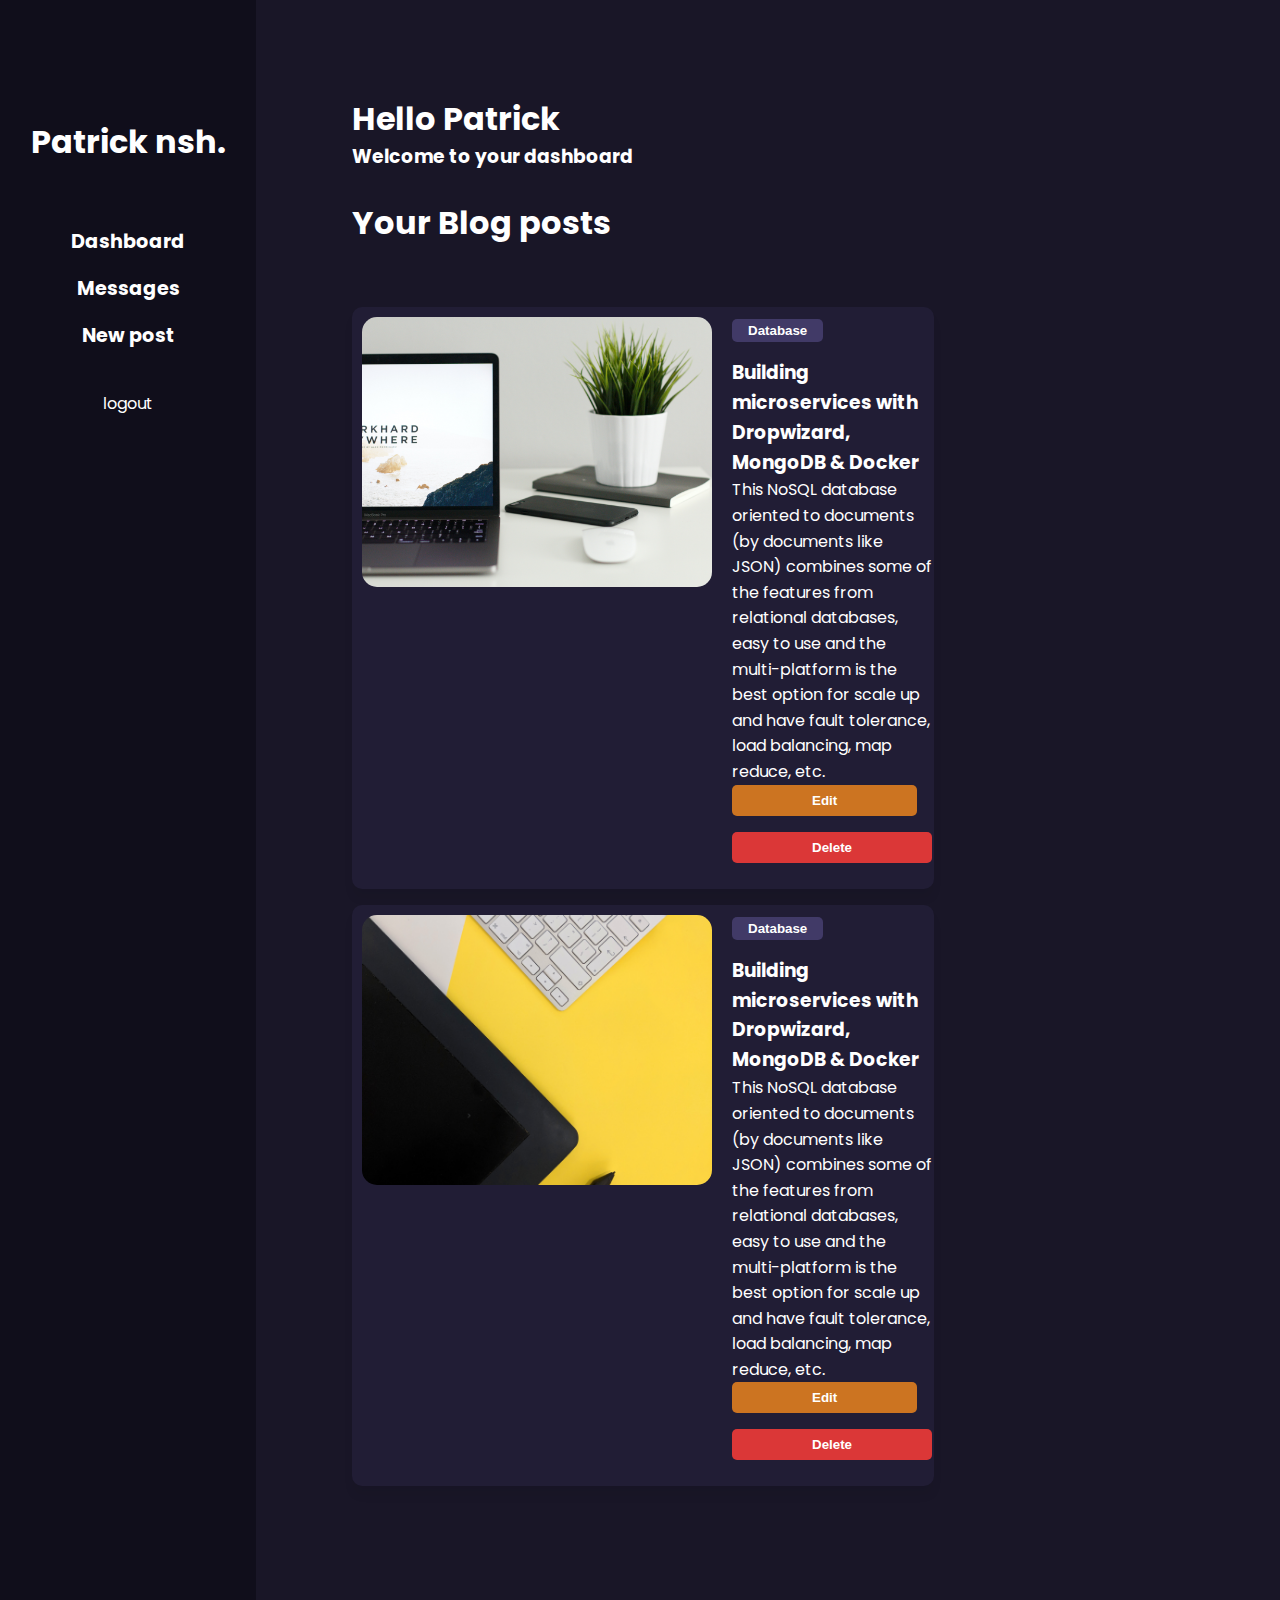
==== assets/Admin dashboard/index.html @ 5cf0f287 "UI" ====
<!DOCTYPE html>
<html lang="en">
<head>
    <meta charset="UTF-8">
    <meta http-equiv="X-UA-Compatible" content="IE=edge">
    <meta name="viewport" content="width=device-width, initial-scale=1.0">
    <link rel="stylesheet" href="assets/css/styles.css">
    <title>Admin dashboard | Patrick</title>
</head>
<body>
    <div class="container">

        <div class="left">
            <div class="left-container">
                <h1 class="logo"><a href="#">Patrick nsh.</a></h1>
                <nav>
                <ul>
                    <li><a href="#">Dashboard</a></li>
                    <li><a href="assets/html/messages.html">Messages</a></li>
                    <li><a href="assets/html/new-post.html">New post</a></li>
                </ul>

                <div class="logout-btn">logout</div>
            </nav>
            </div>
        </div>

        <div class="right">
            <div class="right-container">
                <div class="hello-text">
                        <h1 class="hello-title">Hello Patrick</h1>
                        <h3 class="hello-subtitle">Welcome to your dashboard</h3>
                        <h1 class="blogs-title">Your Blog posts</h1>
                </div>
        
                <div class="blog-card-group">
                        <div class="blog-card">
        
                            <div class="blog-card-banner">
                              <img src="./assets/images/portifolio-pic2.jpg" alt="Building microservices with Dropwizard, MongoDB & Docker"
                                class="blog-banner-img">
                            </div>
              
                            <div class="blog-content-wrapper">
              
                              <button class="btn">Database</button>
              
                              <h3>
                                <a href="#" class="h3">
                                  Building microservices with Dropwizard, MongoDB & Docker
                                </a>
                              </h3>
              
                              <p class="blog-text">
                                This NoSQL database oriented to documents (by documents like JSON) combines some of the features from
                                relational
                                databases, easy to use and the multi-platform is the best option for scale up and have fault
                                tolerance, load balancing,
                                map reduce, etc.
                              </p>
              
                              <div class="wrapper-flex">
              
                                <button class="btn btn-edit">Edit</button>
                                <button class="btn btn-delete">Delete</button>
          
                             </div>
              
                            </div>
              
                          </div>
        
                          <div class="blog-card">
        
                            <div class="blog-card-banner">
                              <img src="./assets/images/portifolio-pic1.jpg" alt="Building microservices with Dropwizard, MongoDB & Docker"
                                width="250" class="blog-banner-img">
                            </div>
              
                            <div class="blog-content-wrapper">
              
                              <button class="btn">Database</button>
              
                              <h3>
                                <a href="#" class="h3">
                                  Building microservices with Dropwizard, MongoDB & Docker
                                </a>
                              </h3>
              
                              <p class="blog-text">
                                This NoSQL database oriented to documents (by documents like JSON) combines some of the features from
                                relational
                                databases, easy to use and the multi-platform is the best option for scale up and have fault
                                tolerance, load balancing,
                                map reduce, etc.
                              </p>
              
                              <div class="wrapper-flex">
              
                                    <button class="btn btn-edit">Edit</button>
                                    <button class="btn btn-delete">Delete</button>
              
                              </div>
              
                            </div>
              
                          </div>
                </div>
        
              </div> 
        </div>
    </div>
</body>
</html>
---- assets/Admin dashboard/assets/css/styles.css ----
@import url('https://fonts.googleapis.com/css2?family=Poppins:wght@400;500;600&display=swap');

* {
    box-sizing: border-box;
    margin: 0;
    padding: 0;
}

body {
    font-family: 'Poppins', 'san-serif';
    color: #fff;
    background-color: #191627;
    line-height: 1.6;
}

h1 {
    margin: 20px 0;
}

ul {
    list-style-type: none;
}

a {
    text-decoration: none;
    color: #fff;
}

a:hover {
    color: #6E57E0;
}


.container {
    display: grid;
    grid-template-columns: 20% 80%;
    height: 100%;
    height: 100vh;
}

.left {
    padding: 6rem 0;
    background-color: #100E1B;
    color: #fff;
    text-align: center;
}

.left-container ul {
    justify-content: space-around;
    padding: 2rem 0;
}

.left-container li {
    padding: .50rem;
    font-weight: bold;
    font-size: 1.2rem;
}

.logout-btn {
    bottom: 0;
}

.right {
    background-color: #191627;
    color: #fff;
}

.right-container {
    padding: 6rem;
}

.right-container h1 {
    line-height: .2;
    /* color: #a8a8ac; */
}

.blogs-title {
    margin: 3rem 0;
}

.right-container .hello-text {
    padding-bottom: 2rem;
}

/* BLOG CARDS */
.blog-card-group { 
    margin-bottom: 3rem;
  }
  
  .blog-card {
    width: 70%;
    display: grid;
    grid-template-columns: 3fr 4fr;
    gap: 20px;
    background: #211D35;
    padding: 10px;
    margin-bottom: 1rem;
    border-radius: 10px;
    box-shadow: 0 10px 10px hsla(0, 0%, 0%, 0.05);
    transition: 0.25s ease;
  }
  
  .blog-card:hover {
    transform: translateY(-2px);
    box-shadow: 0 10px 10px hsla(0, 0%, 0%, 0.1);
  }

  .blog-card-banner {
    width: 350px;
    height: 270px;
    display: block;
    overflow: hidden;
    border-radius: 15px;
  }

  .blog-banner-img {
    width:  100%; 
    height: 100%;
    object-fit: cover;
  }

  .btn {
    background: #413A67;
    border: none;
    color: #fff;
    font-weight: 600;
    padding: 0.25rem 1rem;
    border-radius: 5px;
    margin-bottom: 1rem;
  }
  
  .btn:hover {
    background: inherit;
    border: 1px solid #fff;
    color: #6E57E0;
  }

  .btn-edit, .btn-delete{
      padding: .5rem 5rem;
  }

  .btn-edit {
      background-color: #cc7421;
  }

  .btn-delete {
    background-color: #db3737;
}
  
  .blog-card .h3 {
    line-height: 1.4;
    margin-bottom: 1rem;
  }
  
  .blog-card .h3:hover {
    text-decoration: underline;
    text-decoration-thickness: 2px;
  }

  
.blog .wrapper {
    display:         flex;
    justify-content: space-between;
    align-items:     center;
    flex-wrap:       wrap;
    gap: 15px;
  }


  /* MESSAGE STYLES */
.message-card {
    background: #211D35;
    width: 700px;
    padding: 10px;
    margin: 3rem 8rem;
    border-radius: 10px;
    box-shadow: 0 10px 10px hsla(0, 0%, 0%, 0.05);
    transition: 0.25s ease;
  }

  .messages-heading {
      padding: 2rem 8rem;
      border-bottom: 2px solid #fff;
  }
  
  .message-content {
    margin: 20px;
  }


  /* NEW POST STYLES */
  .contact__form {
    width: 80%;
}

.contact__content {
    width: 800px;
    background-color: #211D35;
    border-radius: .5rem;
    padding: .75rem 1rem .25rem;
    text-align: center;
    margin: 1rem auto;
}

.new-post--heading {
    padding: 2rem 5rem;
    border-bottom: 2px solid #fff;
    margin-bottom: 3rem;
}

.contact__label {
    font-weight: bold;
    color: white;
}

.contact__input {
    width: 100%;
    text-align: center;
    background-color: #211D35;
    color: white;
    border: none;
    outline: none;
    padding: .25rem .5rem .5rem 0;
}

.contact__content button {
    background-color: #6E57E0;
    border: none;
}

.submit__btn {
    background-color: #6E57E0;
    width: 500px;
    border-radius: 2rem;
}

.submit__btn a {
    color: white;
    text-decoration: none;
    border: none;
}

@media (max-width: 698px) {
    .container {
        grid-template-columns: 100%;
    }

    .right {
        text-align: center;
        height: 100vh;
    }

    .left {
        height: 22vh;
        padding: .2rem;
    }

    .left-container {
        display: grid;
        text-align: center;
    }

    .left-container ul {
        display: flex;
        justify-content: space-around;
        padding: 0;
    }

    .left-container li {
        /* padding: 1rem .75rem; */
        font-weight: bold;
    }

    .right-container {
        padding: 0;
    }


    /* NEW POST MEDIA QUERIES */
    .contact__form {
        width: 100%;
    }

    .contact__content {
        width: auto;
        margin: 1rem;
    }


    /* MESSAGES MEDIA QUERIES */
    .message-card {
        width: auto;
        margin: 1rem;
      }

      .messages-heading {
          width: auto;
          font-size: 1rem;
          line-height: 1.4;
      }
}
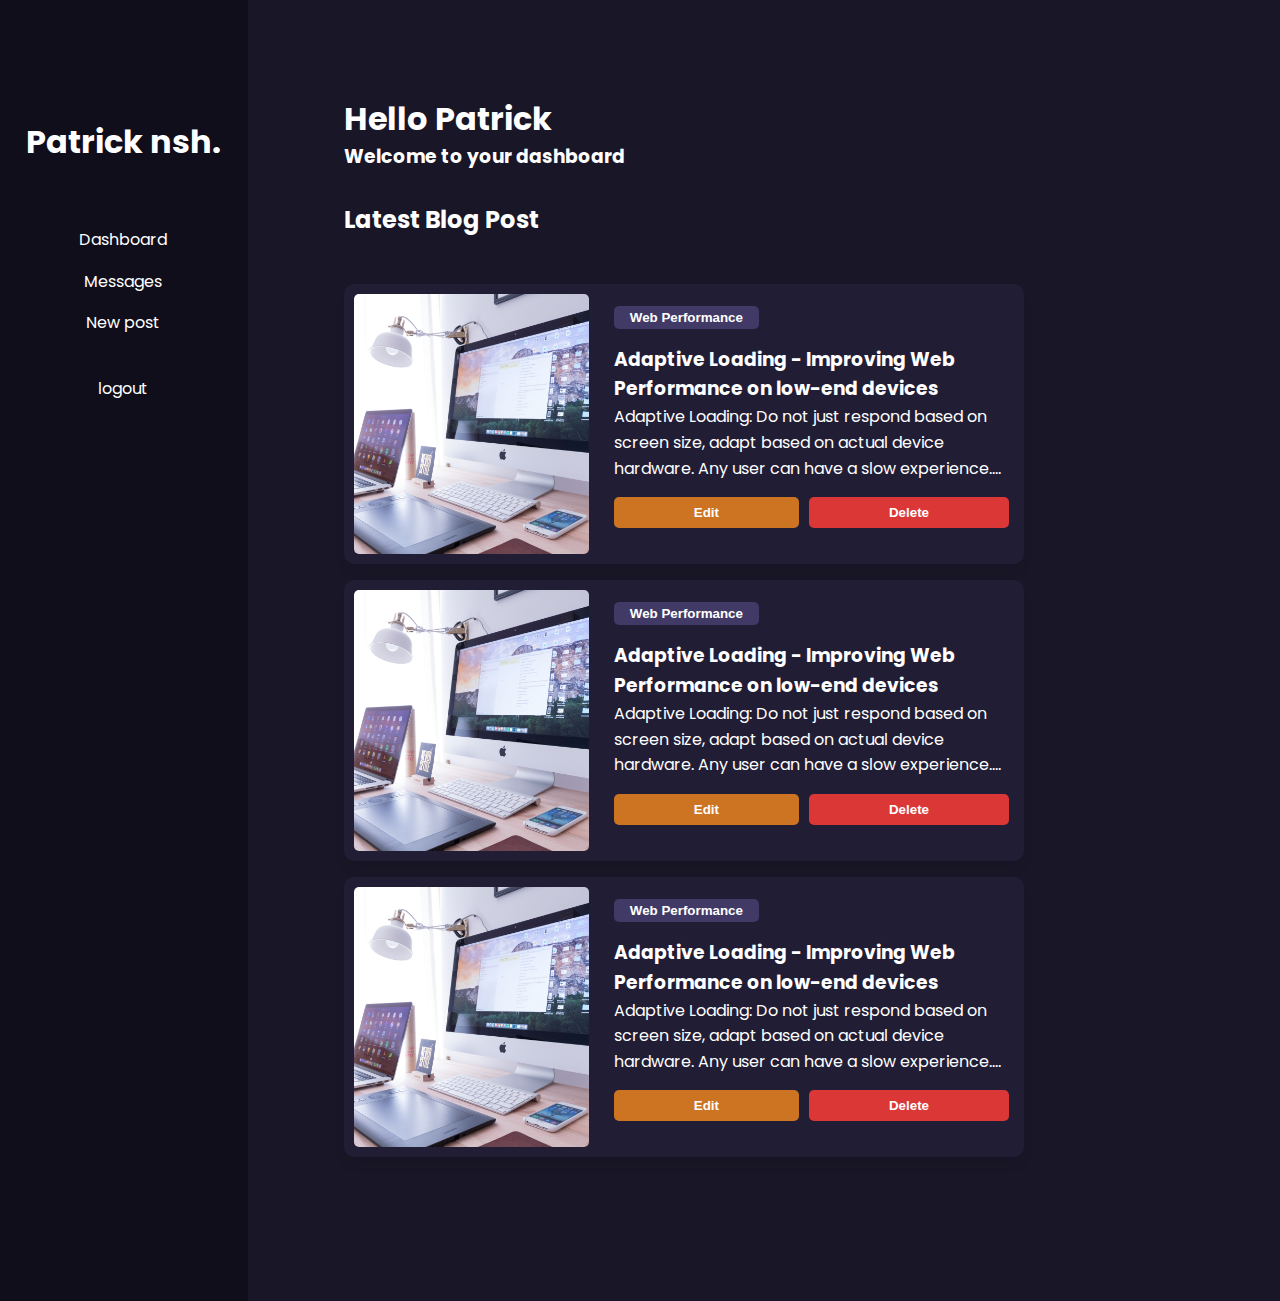
==== commit 268d606a: "add some responsiveness" ====
--- a/assets/Admin dashboard/index.html
+++ b/assets/Admin dashboard/index.html
@@ -10,104 +10,118 @@
 <body>
     <div class="container">
 
-        <div class="left">
-            <div class="left-container">
-                <h1 class="logo"><a href="#">Patrick nsh.</a></h1>
-                <nav>
-                <ul>
-                    <li><a href="#">Dashboard</a></li>
-                    <li><a href="assets/html/messages.html">Messages</a></li>
-                    <li><a href="assets/html/new-post.html">New post</a></li>
-                </ul>
+      <div class="left">
+        <div class="left-container">
+            <h1 class="logo"><a href="#">Patrick nsh.</a></h1>
+            <nav>
+            <ul>
+                <li><a href="#">Dashboard</a></li>
+                <li><a href="assets/html/messages.html">Messages</a></li>
+                <li><a href="assets/html/new-post.html">New post</a></li>
+            </ul>
 
-                <div class="logout-btn">logout</div>
-            </nav>
-            </div>
+            <div class="logout-btn"><a href="../login/login.html">logout</a></div>
+        </nav>
         </div>
+    </div>
 
         <div class="right">
             <div class="right-container">
                 <div class="hello-text">
                         <h1 class="hello-title">Hello Patrick</h1>
                         <h3 class="hello-subtitle">Welcome to your dashboard</h3>
-                        <h1 class="blogs-title">Your Blog posts</h1>
                 </div>
-        
-                <div class="blog-card-group">
-                        <div class="blog-card">
-        
-                            <div class="blog-card-banner">
-                              <img src="./assets/images/portifolio-pic2.jpg" alt="Building microservices with Dropwizard, MongoDB & Docker"
-                                class="blog-banner-img">
-                            </div>
               
-                            <div class="blog-content-wrapper">
+                      <!-- BLOG SECTIon -->
               
-                              <button class="btn">Database</button>
+              <div class="blog">
+                    
+                    <h2 class="h2">Latest Blog Post</h2>
+
+                    <div class="blog-card-group">
+                    
+                      <div class="blog-card">
+                        <div class="blog-card-banner">
+                            <img src="./assets/images/portifolio-pic3.jpg"
+                               alt="Adaptive Loading - Improving Web Performance on low-end devices" width="250"
+                              class="blog-banner-img">
+                        </div>
+                    
+                        <div class="blog-content-wrapper">
+                            <button class="btn">Web Performance</button>
+                            <h3><a href="" class="h3">Adaptive Loading - Improving Web Performance on low-end devices</a></h3>
+                            <p class="blog-text">
+                              Adaptive Loading: Do not just respond based on screen size, adapt based on actual device hardware.
+                              Any user can have a slow experience. In a world with widely varying device capabilities, a "one-size
+                              experience may not always work. Sites that delight users on high-end devices can be unusable on
+                              low-end ones, particularly on median mobile and desktop hardware and in emerging markets.
+                            </p>
+                    
+                          <div class="wrapper-flex">
+                               <button class="btn btn-edit">Edit</button>
+                               <button class="btn btn-delete">Delete</button>
+                           </div>
+                    
+                         </div>
+                    
+                       </div>
+
+                       <div class="blog-card">
+                        <div class="blog-card-banner">
+                            <img src="./assets/images/portifolio-pic3.jpg"
+                               alt="Adaptive Loading - Improving Web Performance on low-end devices" width="250"
+                              class="blog-banner-img">
+                        </div>
+                    
+                        <div class="blog-content-wrapper">
+                            <button class="btn">Web Performance</button>
+                            <h3><a href="" class="h3">Adaptive Loading - Improving Web Performance on low-end devices</a></h3>
+                            <p class="blog-text">
+                              Adaptive Loading: Do not just respond based on screen size, adapt based on actual device hardware.
+                              Any user can have a slow experience. In a world with widely varying device capabilities, a "one-size
+                              experience may not always work. Sites that delight users on high-end devices can be unusable on
+                              low-end ones, particularly on median mobile and desktop hardware and in emerging markets.
+                            </p>
+                    
+                          <div class="wrapper-flex">
+                               <button class="btn btn-edit">Edit</button>
+                               <button class="btn btn-delete">Delete</button>
+                           </div>
+                    
+                         </div>
+                    
+                       </div>
+
+                       <div class="blog-card">
+                        <div class="blog-card-banner">
+                            <img src="./assets/images/portifolio-pic3.jpg"
+                               alt="Adaptive Loading - Improving Web Performance on low-end devices" width="250"
+                              class="blog-banner-img">
+                        </div>
+                    
+                        <div class="blog-content-wrapper">
+                            <button class="btn">Web Performance</button>
+                            <h3><a href="" class="h3">Adaptive Loading - Improving Web Performance on low-end devices</a></h3>
+                            <p class="blog-text">
+                              Adaptive Loading: Do not just respond based on screen size, adapt based on actual device hardware.
+                              Any user can have a slow experience. In a world with widely varying device capabilities, a "one-size
+                              experience may not always work. Sites that delight users on high-end devices can be unusable on
+                              low-end ones, particularly on median mobile and desktop hardware and in emerging markets.
+                            </p>
+                    
+                          <div class="wrapper-flex">
+                            <button class="btn btn-edit">Edit</button>
+                            <button class="btn btn-delete">Delete</button>
+                           </div>
+                    
+                         </div>
+                    
+                       </div>
+                    
+              </div>
               
-                              <h3>
-                                <a href="#" class="h3">
-                                  Building microservices with Dropwizard, MongoDB & Docker
-                                </a>
-                              </h3>
-              
-                              <p class="blog-text">
-                                This NoSQL database oriented to documents (by documents like JSON) combines some of the features from
-                                relational
-                                databases, easy to use and the multi-platform is the best option for scale up and have fault
-                                tolerance, load balancing,
-                                map reduce, etc.
-                              </p>
-              
-                              <div class="wrapper-flex">
-              
-                                <button class="btn btn-edit">Edit</button>
-                                <button class="btn btn-delete">Delete</button>
           
-                             </div>
-              
-                            </div>
-              
-                          </div>
-        
-                          <div class="blog-card">
-        
-                            <div class="blog-card-banner">
-                              <img src="./assets/images/portifolio-pic1.jpg" alt="Building microservices with Dropwizard, MongoDB & Docker"
-                                width="250" class="blog-banner-img">
-                            </div>
-              
-                            <div class="blog-content-wrapper">
-              
-                              <button class="btn">Database</button>
-              
-                              <h3>
-                                <a href="#" class="h3">
-                                  Building microservices with Dropwizard, MongoDB & Docker
-                                </a>
-                              </h3>
-              
-                              <p class="blog-text">
-                                This NoSQL database oriented to documents (by documents like JSON) combines some of the features from
-                                relational
-                                databases, easy to use and the multi-platform is the best option for scale up and have fault
-                                tolerance, load balancing,
-                                map reduce, etc.
-                              </p>
-              
-                              <div class="wrapper-flex">
-              
-                                    <button class="btn btn-edit">Edit</button>
-                                    <button class="btn btn-delete">Delete</button>
-              
-                              </div>
-              
-                            </div>
-              
-                          </div>
-                </div>
-        
-              </div> 
+            </div> 
         </div>
     </div>
 </body>
--- a/assets/Admin dashboard/assets/css/styles.css
+++ b/assets/Admin dashboard/assets/css/styles.css
@@ -39,25 +39,25 @@
 }
 
 .left {
-    padding: 6rem 0;
-    background-color: #100E1B;
-    color: #fff;
-    text-align: center;
+  padding: 6rem 0;
+  background-color: #100E1B;
+  color: #fff;
+  text-align: center;
+  margin-left: -2rem;
 }
 
 .left-container ul {
-    justify-content: space-around;
-    padding: 2rem 0;
+  justify-content: space-around;
+  padding: 2rem 0;
 }
 
 .left-container li {
-    padding: .50rem;
-    font-weight: bold;
-    font-size: 1.2rem;
+  padding: .50rem;
+  font-size: 1rem;
 }
 
 .logout-btn {
-    bottom: 0;
+  bottom: 0;
 }
 
 .right {
@@ -82,16 +82,23 @@
     padding-bottom: 2rem;
 }
 
-/* BLOG CARDS */
-.blog-card-group { 
+/*- BLOG SECTION -*/
+
+.main {
+    background: #1a212d;
+    padding: 5rem 0;
+    width: 100%;
+  }
+  
+  .blog .h2 {
+    line-height: 1.3;
     margin-bottom: 3rem;
-  }
+    text-align: center;
+  }
+  
+  .blog-card-group { margin-bottom: 3rem; }
   
   .blog-card {
-    width: 70%;
-    display: grid;
-    grid-template-columns: 3fr 4fr;
-    gap: 20px;
     background: #211D35;
     padding: 10px;
     margin-bottom: 1rem;
@@ -104,20 +111,11 @@
     transform: translateY(-2px);
     box-shadow: 0 10px 10px hsla(0, 0%, 0%, 0.1);
   }
-
-  .blog-card-banner {
-    width: 350px;
-    height: 270px;
-    display: block;
-    overflow: hidden;
-    border-radius: 15px;
-  }
-
-  .blog-banner-img {
-    width:  100%; 
-    height: 100%;
-    object-fit: cover;
-  }
+  
+  .blog-card-banner { display: none; }
+  
+  .blog-content-wrapper { padding: 10px 5px; }
+  
 
   .btn {
     background: #413A67;
@@ -147,6 +145,7 @@
     background-color: #db3737;
 }
   
+  
   .blog-card .h3 {
     line-height: 1.4;
     margin-bottom: 1rem;
@@ -156,16 +155,34 @@
     text-decoration: underline;
     text-decoration-thickness: 2px;
   }
-
-  
-.blog .wrapper {
+  
+  .blog-text,
+  .profile-wrapper { display: none; }
+  
+  .blog .wrapper {
     display:         flex;
     justify-content: space-between;
     align-items:     center;
     flex-wrap:       wrap;
     gap: 15px;
   }
-
+  
+  
+  .blog .text-sm {
+    display:     flex;
+    align-items: center;
+    gap: 5px;
+  }
+  
+  .blog .separator {
+    margin: 0 3px; /* fallback for margin-inline */
+    width:  3px;
+    height: 3px;
+    border-radius: 3px;
+  }
+  
+  .blog ion-icon { --ionicon-stroke-width: 50px; }
+  
 
   /* MESSAGE STYLES */
 .message-card {
@@ -275,6 +292,15 @@
         padding: 0;
     }
 
+    .btn-edit, .btn-delete {
+      padding: .5rem 3rem;
+    }
+
+    .wrapper-flex {
+      padding: 1rem 3rem;
+      display: flex;
+      justify-content: space-between;
+    }
 
     /* NEW POST MEDIA QUERIES */
     .contact__form {
@@ -298,4 +324,161 @@
           font-size: 1rem;
           line-height: 1.4;
       }
-}+}
+
+
+/*- MEDIA QUERIES -*/
+
+/**
+ * responsive for larger than 550px screen
+ */
+
+ @media (min-width: 550px) {
+
+    :root {
+
+  /*typography  */
+  
+      --fs-base: 0.90rem;
+  
+    }
+  
+  
+    /* BLOG */
+  
+    .blog-card {
+      display: grid;
+      grid-template-columns: 3fr 4fr;
+      gap: 20px;
+    }
+  
+    .blog-card-banner {
+      display: block;
+      overflow: hidden;
+      border-radius: 5px;
+    }
+  
+    .blog-banner-img {
+      width:  100%;
+      height: 100%;
+      object-fit: cover;
+    }
+  
+  }
+  
+  /* responsive for larger than 650px screen */
+ @media (min-width: 650px) {
+  
+    :root {
+  
+      /* typography */
+      --fs-1: 2.25rem;
+  
+    }
+
+    /* REUSED STYLE  */
+  
+    .container { padding: 0 30px; }
+  
+    /* HEADER  */
+  
+    .navbar { padding: 30px 0; }
+  
+    /* BLOG */
+  
+    .blog .h2 {
+      position: relative;
+      text-align: left;
+    }
+  
+    .blog .h2::before {
+      content: '';
+      position: absolute;
+      top:  0;
+      left: 0;
+      background: var(--action-primary);
+      width:  5px;
+      height: 100%;
+      border-radius: 5px;
+    }
+  
+    .blog-text,
+    .profile-wrapper { display: block; }
+  
+    .blog-text {
+      color: var(--foreground-secondary);
+      font-size: var(--fs-4);
+      display: -webkit-box;
+      line-clamp: 3;
+      -webkit-line-clamp: 3;
+      -webkit-box-orient: vertical;
+      overflow: hidden;
+      margin-bottom: 1rem;
+    }
+  
+    .blog .wrapper-flex {
+      display:         flex;
+      justify-content: start;
+      align-items:     center;
+      gap: 10px;
+    }
+  
+    .blog .wrapper {
+      flex-direction: column;
+      align-items: start;
+      gap: 0;
+    }
+  
+  
+  }
+  
+  
+  /* responsive for larger than 768px screen */
+  
+  @media (min-width: 768px) {
+    /* REUSED STYLE  */
+  
+    .container { max-width: 800px; }
+  
+  }
+  
+  
+  /* responsive for larger than 1024px screen */
+  @media (min-width: 1024px) {
+  
+    :root {
+  
+      /** typography  */
+      --fs-base: 1rem;
+      --fs-1: 3rem;
+  
+    }
+  
+    /* REUSED STYLE */
+  
+    .container { max-width: 1150px; }
+  
+    /* HEADER */
+  
+    header .btn-group { display: none; }
+  
+    header .flex-wrapper {
+      display: flex;
+      gap: 30px;
+    }
+  
+    .desktop-nav {
+      display:     flex;
+      align-items: center;
+      gap: 30px;
+    }
+  
+    /* MAIN  */
+  
+    .main .container {
+      display: grid;
+      grid-template-columns: 5fr 2fr;
+      gap: 60px;
+    }
+  
+  }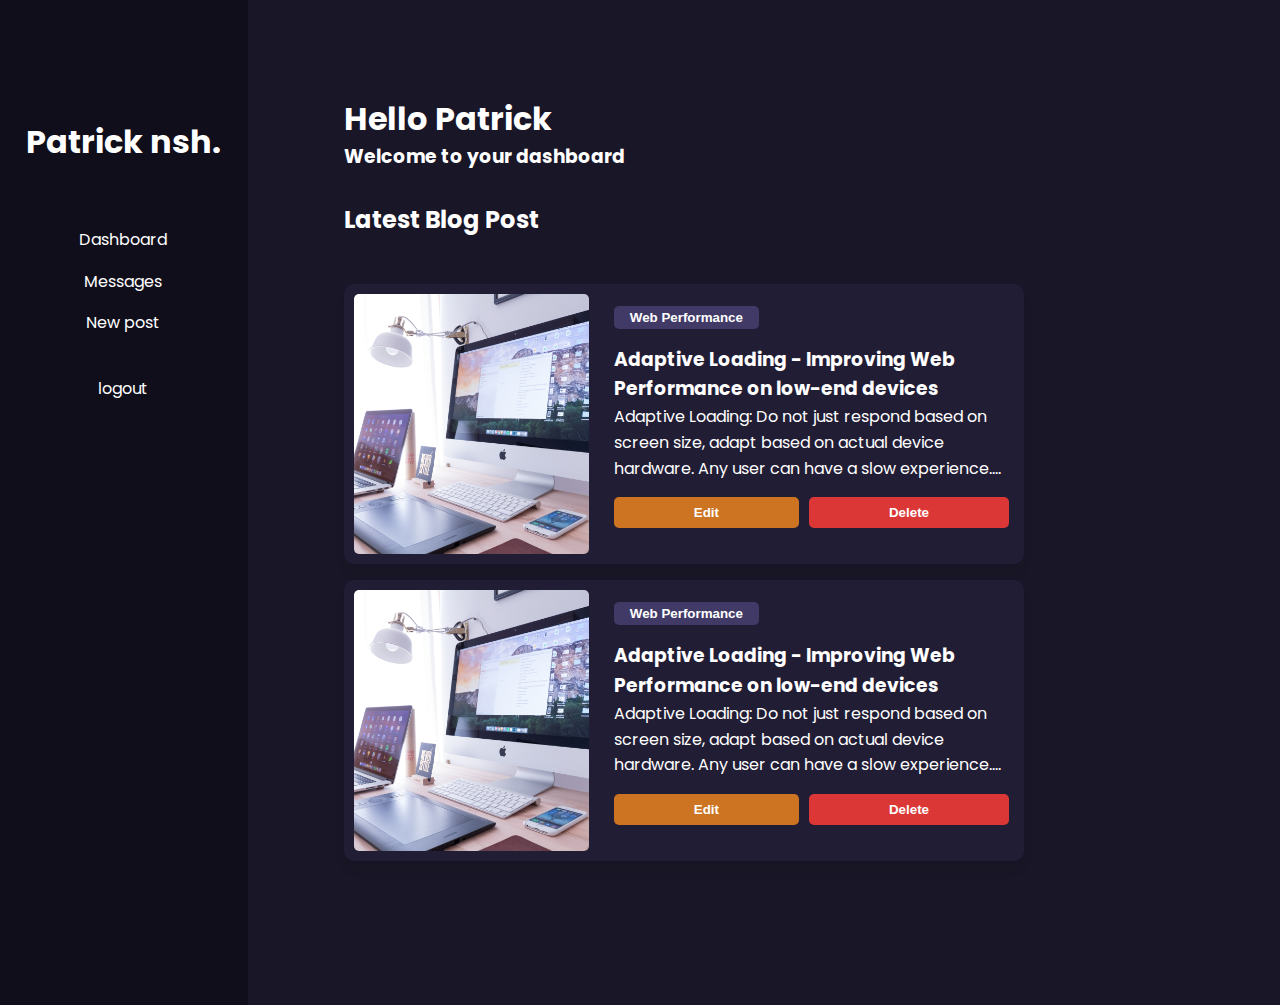
==== commit 8d78d16b: "blog create and delete" ====
--- a/assets/Admin dashboard/index.html
+++ b/assets/Admin dashboard/index.html
@@ -39,32 +39,6 @@
                     <h2 class="h2">Latest Blog Post</h2>
 
                     <div class="blog-card-group">
-                    
-                      <div class="blog-card">
-                        <div class="blog-card-banner">
-                            <img src="./assets/images/portifolio-pic3.jpg"
-                               alt="Adaptive Loading - Improving Web Performance on low-end devices" width="250"
-                              class="blog-banner-img">
-                        </div>
-                    
-                        <div class="blog-content-wrapper">
-                            <button class="btn">Web Performance</button>
-                            <h3><a href="" class="h3">Adaptive Loading - Improving Web Performance on low-end devices</a></h3>
-                            <p class="blog-text">
-                              Adaptive Loading: Do not just respond based on screen size, adapt based on actual device hardware.
-                              Any user can have a slow experience. In a world with widely varying device capabilities, a "one-size
-                              experience may not always work. Sites that delight users on high-end devices can be unusable on
-                              low-end ones, particularly on median mobile and desktop hardware and in emerging markets.
-                            </p>
-                    
-                          <div class="wrapper-flex">
-                               <button class="btn btn-edit">Edit</button>
-                               <button class="btn btn-delete">Delete</button>
-                           </div>
-                    
-                         </div>
-                    
-                       </div>
 
                        <div class="blog-card">
                         <div class="blog-card-banner">
@@ -124,5 +98,70 @@
             </div> 
         </div>
     </div>
+
+    <script>
+      // RETRIEVE POSTS FROM LOCAL STORAGE AND DISPLAY IN DASHBOARD
+// Get posts from local storage
+
+let posts;
+
+const displayPosts = () => {
+    posts = JSON.parse(localStorage.getItem('posts'));
+    let postElement;
+    posts.forEach(element => {
+        postElement = `
+       
+        <div class="blog-card">
+
+        <div class="blog-card-banner">
+          <img src="${element.image}" alt="" width="250" class="blog-banner-img">
+        </div>
+
+        <div class="blog-content-wrapper">
+
+          <button class="btn">${element.category}</button>
+
+          <h3>
+            <a href="./assets/html/post.html" class="h3">${element.title}</a>
+          </h3>
+
+          <p class="blog-text"> ${element.body} </p>
+
+          <div class="wrapper-flex">
+            <div class="wrapper">
+              <p class="text-sm">
+                <time datetime="2021-09-13">Published ${element.publishDate}</time>
+              </p>
+            </div>
+
+          </div>
+          <div class="wrapper-flex">
+               <button class="btn btn-edit">Edit</button>
+               <button class="btn btn-delete" onclick="deletePost('${element.id}')">Delete</button>
+            </div>
+        </div>
+        </div>
+      `;
+
+     let blogPost = document.createElement('div');
+    //  postCard.className = 'post-card';
+     blogPost.classList.add('blog__post');
+     blogPost.innerHTML = postElement;
+
+     document.querySelector('.blog-card-group').appendChild(blogPost);
+    });
+        
+}
+
+displayPosts();
+
+const deletePost = id => {
+      console.log(id)
+      posts = posts.filter((item) => item.id != id);
+      localStorage.setItem('posts', JSON.stringify(posts));
+      location.reload();
+    }
+
+    </script>
 </body>
 </html>--- a/assets/Admin dashboard/assets/css/styles.css
+++ b/assets/Admin dashboard/assets/css/styles.css
@@ -30,6 +30,10 @@
     color: #6E57E0;
 }
 
+.flex {
+  display: flex;
+  justify-content: space-between;
+}
 
 .container {
     display: grid;
@@ -247,13 +251,10 @@
 
 .submit__btn {
     background-color: #6E57E0;
-    width: 500px;
+    /* width: 500px; */
+    padding: .8rem 8rem;
     border-radius: 2rem;
-}
-
-.submit__btn a {
     color: white;
-    text-decoration: none;
     border: none;
 }
 
